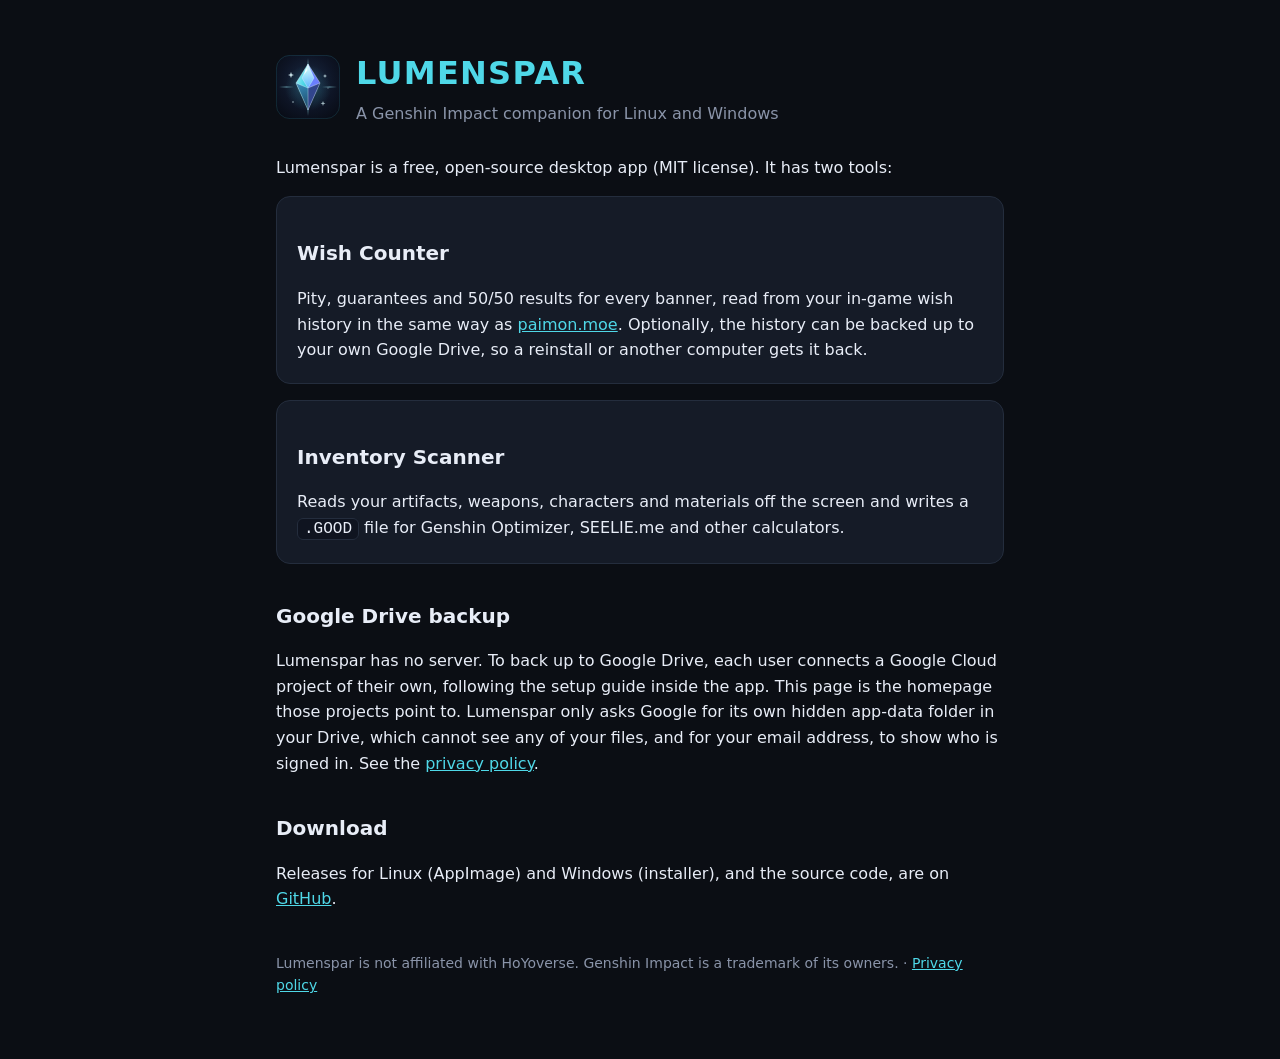
==== docs/index.html @ bcb254cc "Add a project site and the homepage step to the Drive setup guide Google now refuses to publish an a" ====
<!doctype html>
<html lang="en">
<head>
<meta charset="utf-8">
<meta name="viewport" content="width=device-width, initial-scale=1">
<title>Lumenspar</title>
<meta name="description" content="A Genshin Impact companion for Linux and Windows: wish counter and inventory scanner.">
<link rel="icon" href="lumenspar.svg">
<link rel="stylesheet" href="style.css">
</head>
<body>
<main>
<header>
  <img src="lumenspar.svg" alt="">
  <div>
    <h1>LUMENSPAR</h1>
    <p class="lead">A Genshin Impact companion for Linux and Windows</p>
  </div>
</header>

<p>Lumenspar is a free, open-source desktop app (MIT license). It has two tools:</p>

<section>
  <h2>Wish Counter</h2>
  <p>Pity, guarantees and 50/50 results for every banner, read from your
  in-game wish history in the same way as <a href="https://paimon.moe">paimon.moe</a>.
  Optionally, the history can be backed up to your own Google Drive, so a
  reinstall or another computer gets it back.</p>
</section>

<section>
  <h2>Inventory Scanner</h2>
  <p>Reads your artifacts, weapons, characters and materials off the screen
  and writes a <code>.GOOD</code> file for Genshin Optimizer, SEELIE.me and
  other calculators.</p>
</section>

<h2>Google Drive backup</h2>
<p>Lumenspar has no server. To back up to Google Drive, each user connects a
Google Cloud project of their own, following the setup guide inside the app.
This page is the homepage those projects point to. Lumenspar only asks Google
for its own hidden app-data folder in your Drive, which cannot see any of your
files, and for your email address, to show who is signed in.
See the <a href="privacy.html">privacy policy</a>.</p>

<h2>Download</h2>
<p>Releases for Linux (AppImage) and Windows (installer), and the source code, are on
<a href="https://github.com/Galog1/lumenspar">GitHub</a>.</p>

<footer>
  Lumenspar is not affiliated with HoYoverse. Genshin Impact is a trademark of
  its owners. · <a href="privacy.html">Privacy policy</a>
</footer>
</main>
</body>
</html>
---- docs/style.css ----
:root { color-scheme: dark; }
* { box-sizing: border-box; }
body {
  margin: 0; background: #0B0E14; color: #E8EDF7;
  font: 16px/1.6 system-ui, -apple-system, "Segoe UI", sans-serif;
}
main { max-width: 760px; margin: 0 auto; padding: 48px 16px 64px; }
header { display: flex; align-items: center; gap: 16px; margin-bottom: 28px; }
header img { width: 64px; height: 64px; }
h1 { margin: 0; font-size: 32px; letter-spacing: 0.04em; color: #4FD8E8; }
h2 { margin-top: 36px; font-size: 20px; }
p.lead { margin: 2px 0 0; color: #8A94A9; }
a { color: #4FD8E8; }
section { background: #151B27; border: 1px solid #242D3D; border-radius: 14px;
          padding: 4px 20px; margin: 16px 0; }
ul { padding-left: 20px; }
code { background: #0F1420; border: 1px solid #242D3D; border-radius: 6px; padding: 1px 6px; }
footer { margin-top: 40px; color: #8A94A9; font-size: 14px; }
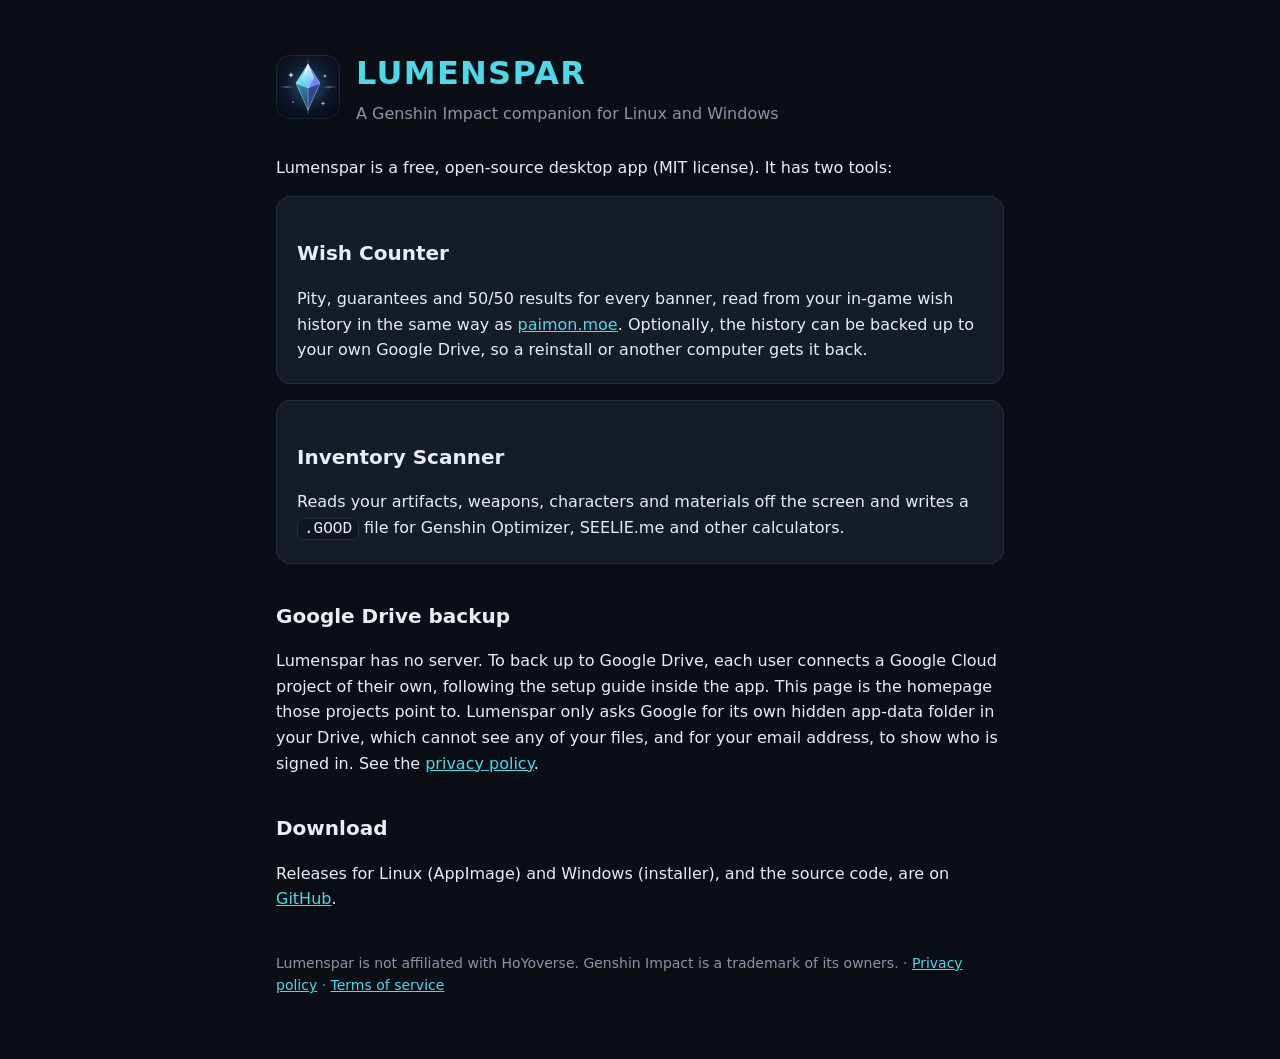
==== commit fb6f643a: "Add terms of service to the project site and the setup guide Co-Authored-By: Claude Opus 5.5 <norepl" ====
--- a/docs/index.html
+++ b/docs/index.html
@@ -49,7 +49,7 @@
 
 <footer>
   Lumenspar is not affiliated with HoYoverse. Genshin Impact is a trademark of
-  its owners. · <a href="privacy.html">Privacy policy</a>
+  its owners. · <a href="privacy.html">Privacy policy</a> · <a href="terms.html">Terms of service</a>
 </footer>
 </main>
 </body>
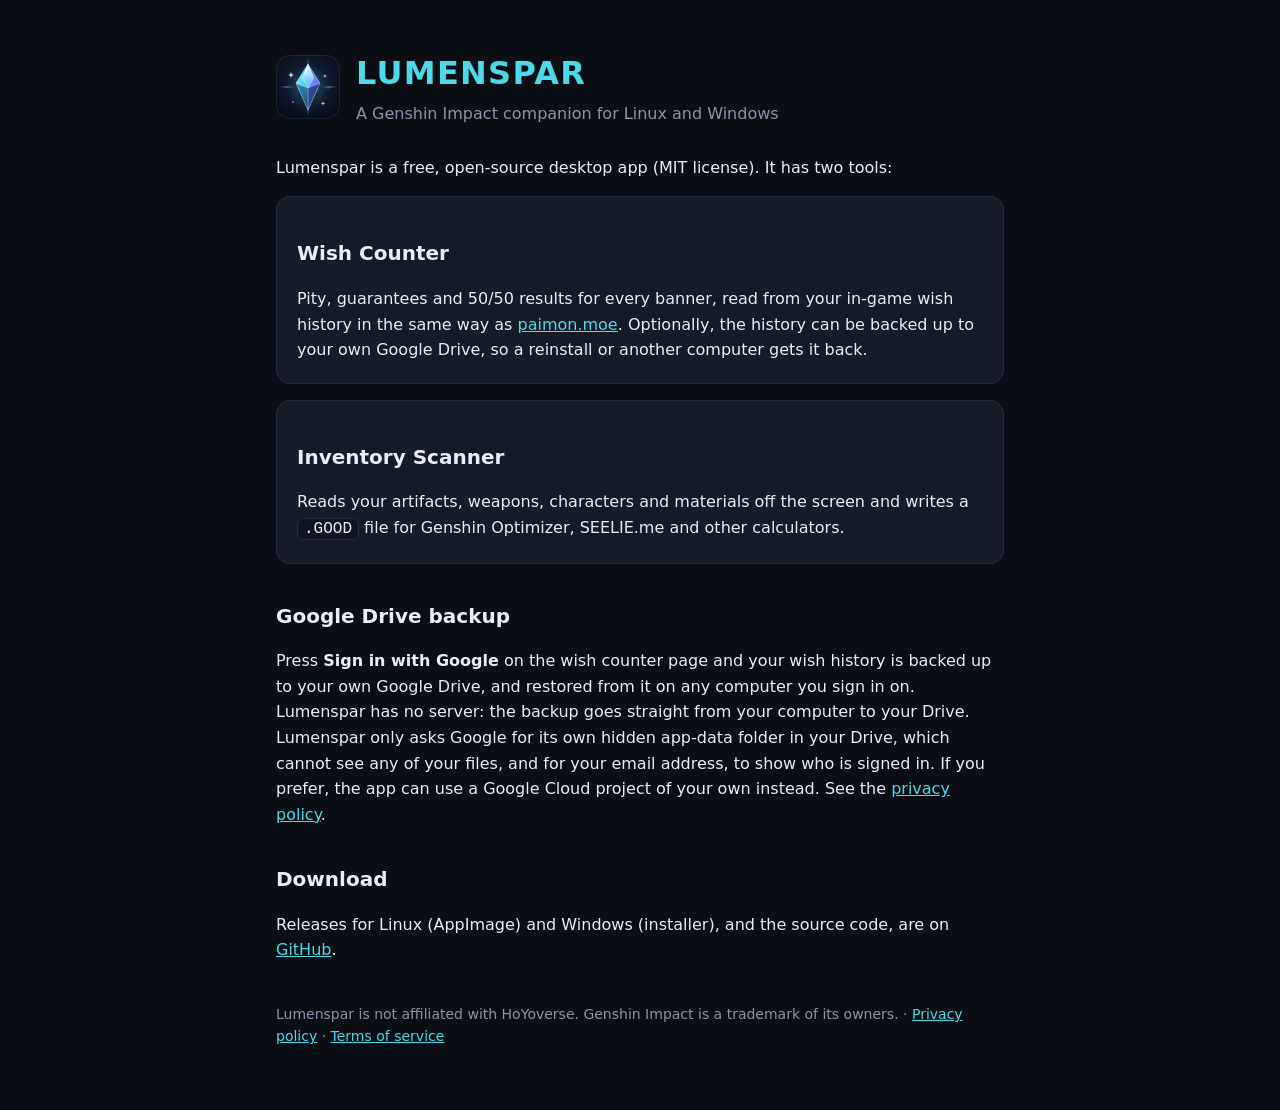
==== commit ac43a576: "Describe sign-in through Lumenspar's own Google project on the site Co-Authored-By: Claude Opus 5.5 " ====
--- a/docs/index.html
+++ b/docs/index.html
@@ -36,12 +36,14 @@
 </section>
 
 <h2>Google Drive backup</h2>
-<p>Lumenspar has no server. To back up to Google Drive, each user connects a
-Google Cloud project of their own, following the setup guide inside the app.
-This page is the homepage those projects point to. Lumenspar only asks Google
-for its own hidden app-data folder in your Drive, which cannot see any of your
-files, and for your email address, to show who is signed in.
-See the <a href="privacy.html">privacy policy</a>.</p>
+<p>Press <b>Sign in with Google</b> on the wish counter page and your wish
+history is backed up to your own Google Drive, and restored from it on any
+computer you sign in on. Lumenspar has no server: the backup goes straight
+from your computer to your Drive. Lumenspar only asks Google for its own
+hidden app-data folder in your Drive, which cannot see any of your files, and
+for your email address, to show who is signed in. If you prefer, the app can
+use a Google Cloud project of your own instead. See the
+<a href="privacy.html">privacy policy</a>.</p>
 
 <h2>Download</h2>
 <p>Releases for Linux (AppImage) and Windows (installer), and the source code, are on
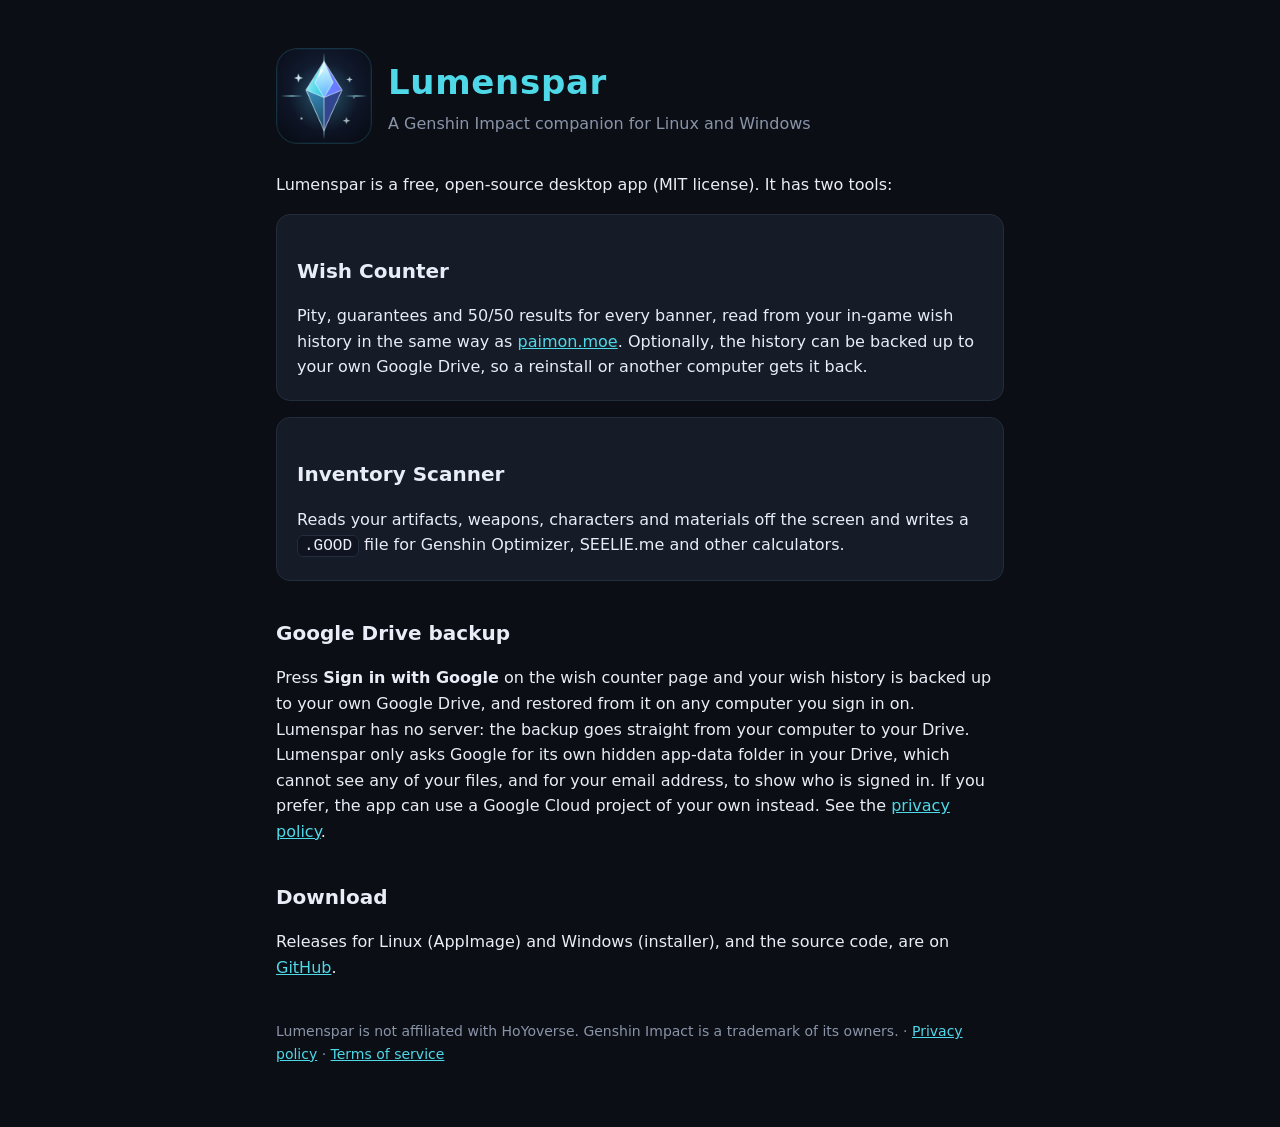
==== commit 7694e29f: "Show the app name and logo plainly on the project homepage Google's brand verification compares the " ====
--- a/docs/index.html
+++ b/docs/index.html
@@ -5,15 +5,20 @@
 <meta name="viewport" content="width=device-width, initial-scale=1">
 <title>Lumenspar</title>
 <meta name="description" content="A Genshin Impact companion for Linux and Windows: wish counter and inventory scanner.">
+<meta name="application-name" content="Lumenspar">
+<meta property="og:title" content="Lumenspar">
+<meta property="og:description" content="A Genshin Impact companion for Linux and Windows: wish counter and inventory scanner.">
+<meta property="og:image" content="https://galog1.github.io/lumenspar/lumenspar-logo.png">
+<meta property="og:url" content="https://galog1.github.io/lumenspar/">
 <link rel="icon" href="lumenspar.svg">
 <link rel="stylesheet" href="style.css">
 </head>
 <body>
 <main>
 <header>
-  <img src="lumenspar.svg" alt="">
+  <img src="lumenspar-logo.png" width="96" height="96" alt="Lumenspar logo">
   <div>
-    <h1>LUMENSPAR</h1>
+    <h1>Lumenspar</h1>
     <p class="lead">A Genshin Impact companion for Linux and Windows</p>
   </div>
 </header>
--- a/docs/style.css
+++ b/docs/style.css
@@ -6,8 +6,8 @@
 }
 main { max-width: 760px; margin: 0 auto; padding: 48px 16px 64px; }
 header { display: flex; align-items: center; gap: 16px; margin-bottom: 28px; }
-header img { width: 64px; height: 64px; }
-h1 { margin: 0; font-size: 32px; letter-spacing: 0.04em; color: #4FD8E8; }
+header img { width: 96px; height: 96px; border-radius: 20px; }
+h1 { margin: 0; font-size: 34px; letter-spacing: 0.02em; color: #4FD8E8; }
 h2 { margin-top: 36px; font-size: 20px; }
 p.lead { margin: 2px 0 0; color: #8A94A9; }
 a { color: #4FD8E8; }
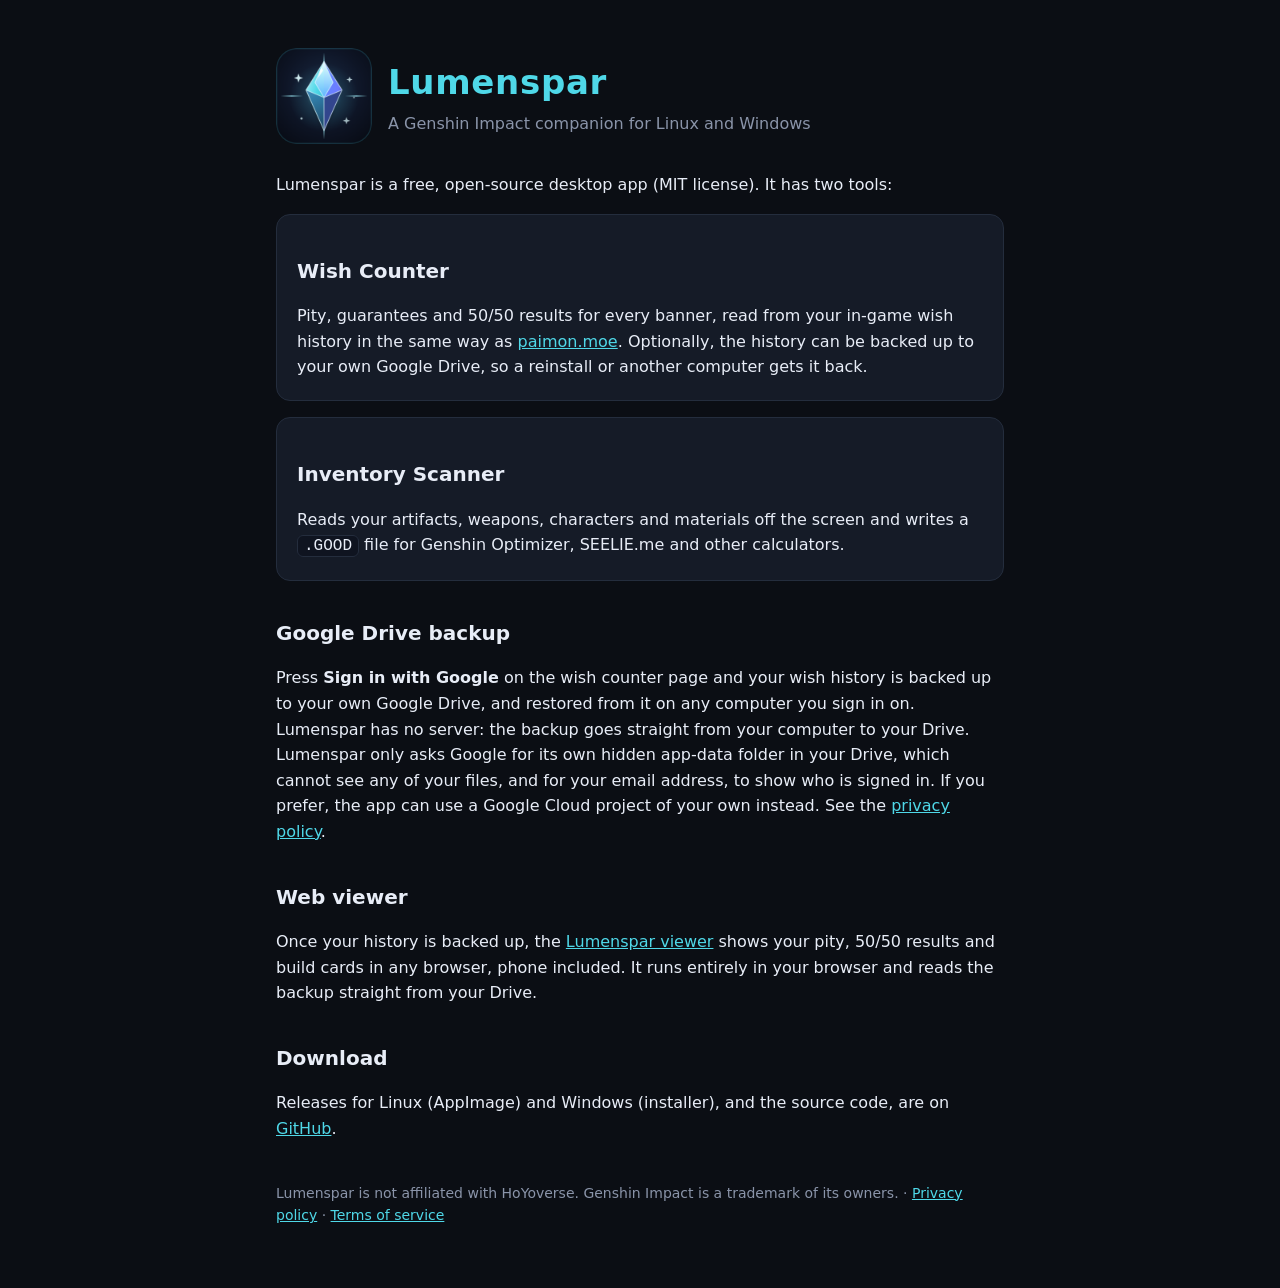
==== commit e147c8bc: "Add a web viewer for the Drive backup, and back up build cards The desktop app now also backs up eac" ====
--- a/docs/index.html
+++ b/docs/index.html
@@ -50,6 +50,12 @@
 use a Google Cloud project of your own instead. See the
 <a href="privacy.html">privacy policy</a>.</p>
 
+<h2>Web viewer</h2>
+<p>Once your history is backed up, the <a href="app/">Lumenspar viewer</a>
+shows your pity, 50/50 results and build cards in any browser, phone
+included. It runs entirely in your browser and reads the backup straight from
+your Drive.</p>
+
 <h2>Download</h2>
 <p>Releases for Linux (AppImage) and Windows (installer), and the source code, are on
 <a href="https://github.com/Galog1/lumenspar">GitHub</a>.</p>
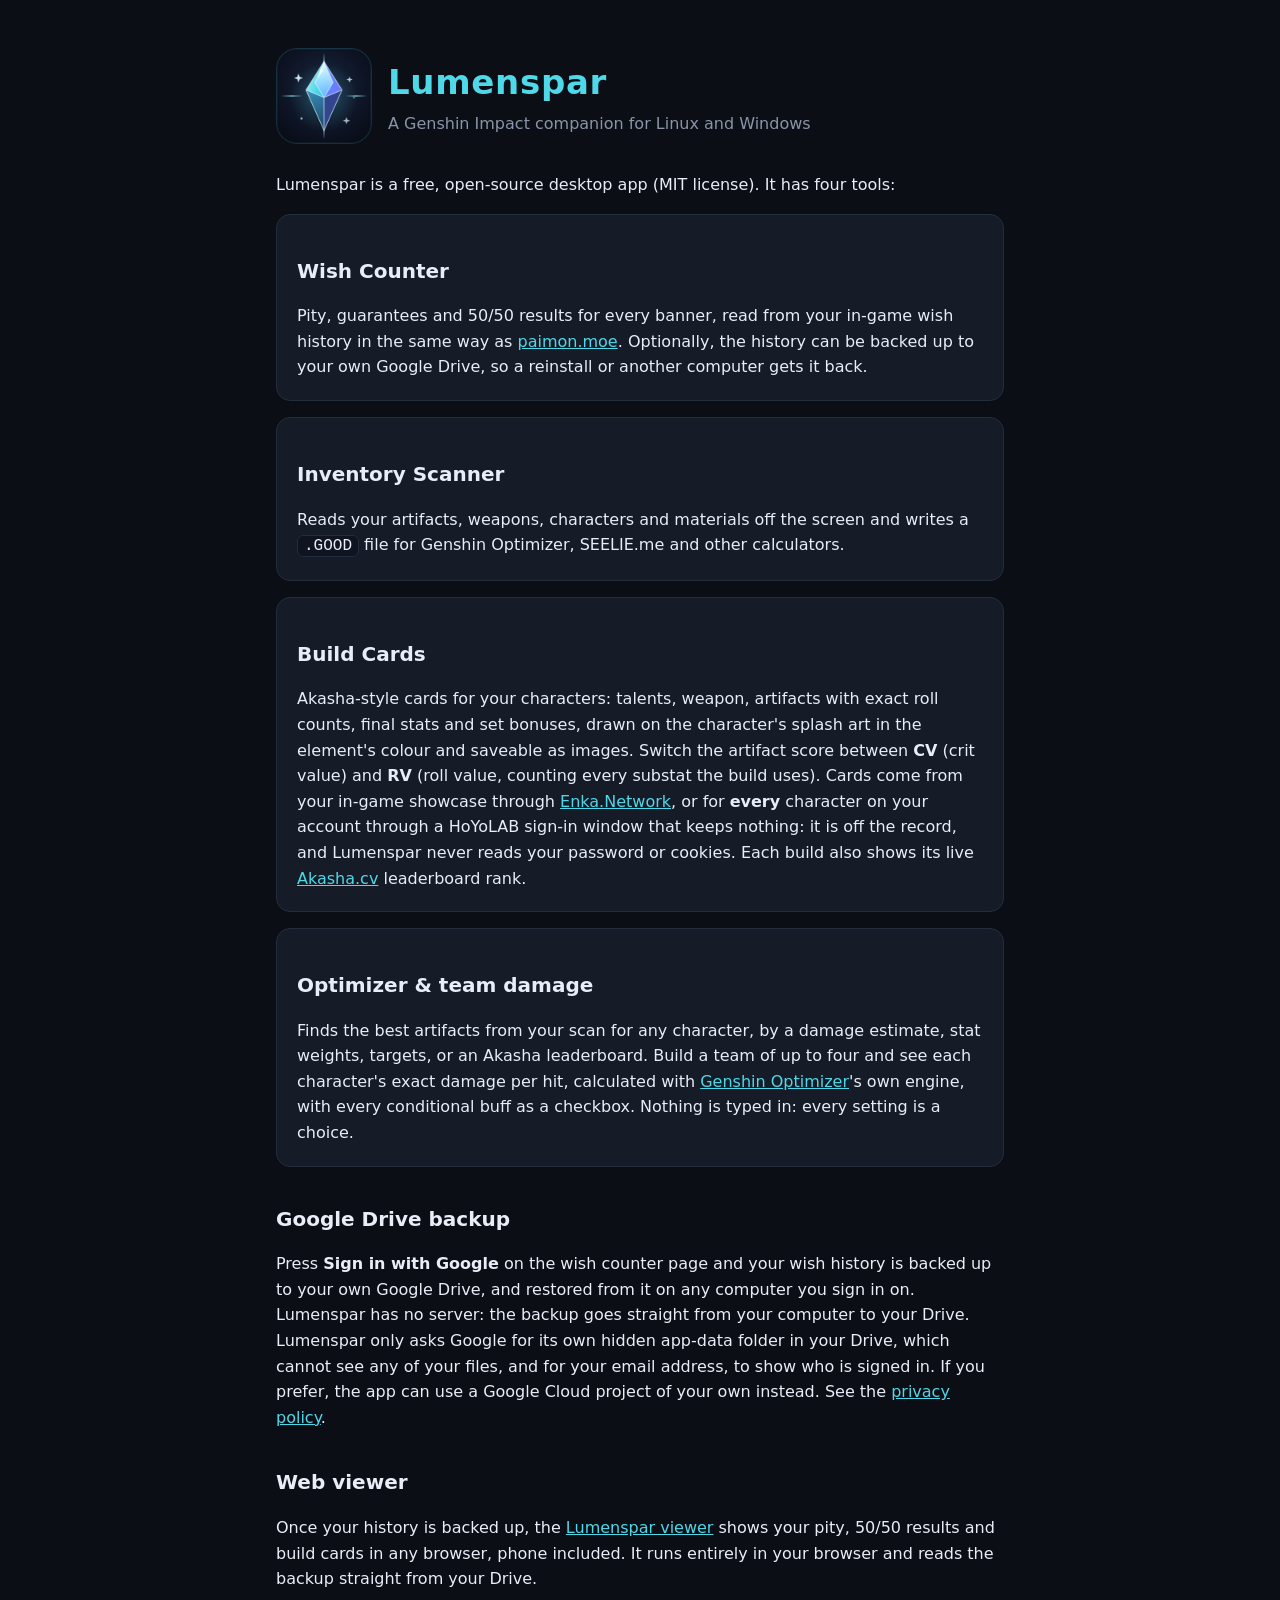
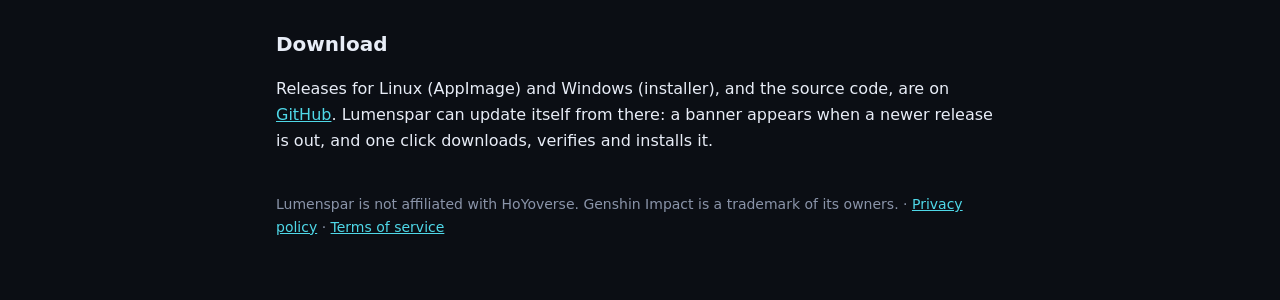
==== commit a406e51d: "Website: build cards, optimizer, HoYoLAB, in-app updates; privacy page covers update checks Co-Autho" ====
--- a/docs/index.html
+++ b/docs/index.html
@@ -4,10 +4,10 @@
 <meta charset="utf-8">
 <meta name="viewport" content="width=device-width, initial-scale=1">
 <title>Lumenspar</title>
-<meta name="description" content="A Genshin Impact companion for Linux and Windows: wish counter and inventory scanner.">
+<meta name="description" content="A Genshin Impact companion for Linux and Windows: wish counter, inventory scanner, build cards and artifact optimizer.">
 <meta name="application-name" content="Lumenspar">
 <meta property="og:title" content="Lumenspar">
-<meta property="og:description" content="A Genshin Impact companion for Linux and Windows: wish counter and inventory scanner.">
+<meta property="og:description" content="A Genshin Impact companion for Linux and Windows: wish counter, inventory scanner, build cards and artifact optimizer.">
 <meta property="og:image" content="https://galog1.github.io/lumenspar/lumenspar-logo.png">
 <meta property="og:url" content="https://galog1.github.io/lumenspar/">
 <link rel="icon" href="lumenspar.svg">
@@ -23,7 +23,7 @@
   </div>
 </header>
 
-<p>Lumenspar is a free, open-source desktop app (MIT license). It has two tools:</p>
+<p>Lumenspar is a free, open-source desktop app (MIT license). It has four tools:</p>
 
 <section>
   <h2>Wish Counter</h2>
@@ -38,6 +38,30 @@
   <p>Reads your artifacts, weapons, characters and materials off the screen
   and writes a <code>.GOOD</code> file for Genshin Optimizer, SEELIE.me and
   other calculators.</p>
+</section>
+
+<section>
+  <h2>Build Cards</h2>
+  <p>Akasha-style cards for your characters: talents, weapon, artifacts with
+  exact roll counts, final stats and set bonuses, drawn on the character's
+  splash art in the element's colour and saveable as images. Switch the
+  artifact score between <b>CV</b> (crit value) and <b>RV</b> (roll value,
+  counting every substat the build uses). Cards come from your in-game
+  showcase through <a href="https://enka.network">Enka.Network</a>, or for
+  <b>every</b> character on your account through a HoYoLAB sign-in window
+  that keeps nothing: it is off the record, and Lumenspar never reads your
+  password or cookies. Each build also shows its live
+  <a href="https://akasha.cv">Akasha.cv</a> leaderboard rank.</p>
+</section>
+
+<section>
+  <h2>Optimizer &amp; team damage</h2>
+  <p>Finds the best artifacts from your scan for any character, by a damage
+  estimate, stat weights, targets, or an Akasha leaderboard. Build a team of
+  up to four and see each character's exact damage per hit, calculated with
+  <a href="https://frzyc.github.io/genshin-optimizer/">Genshin Optimizer</a>'s
+  own engine, with every conditional buff as a checkbox. Nothing is typed in:
+  every setting is a choice.</p>
 </section>
 
 <h2>Google Drive backup</h2>
@@ -58,7 +82,9 @@
 
 <h2>Download</h2>
 <p>Releases for Linux (AppImage) and Windows (installer), and the source code, are on
-<a href="https://github.com/Galog1/lumenspar">GitHub</a>.</p>
+<a href="https://github.com/Galog1/lumenspar/releases">GitHub</a>. Lumenspar
+can update itself from there: a banner appears when a newer release is out,
+and one click downloads, verifies and installs it.</p>
 
 <footer>
   Lumenspar is not affiliated with HoYoverse. Genshin Impact is a trademark of
